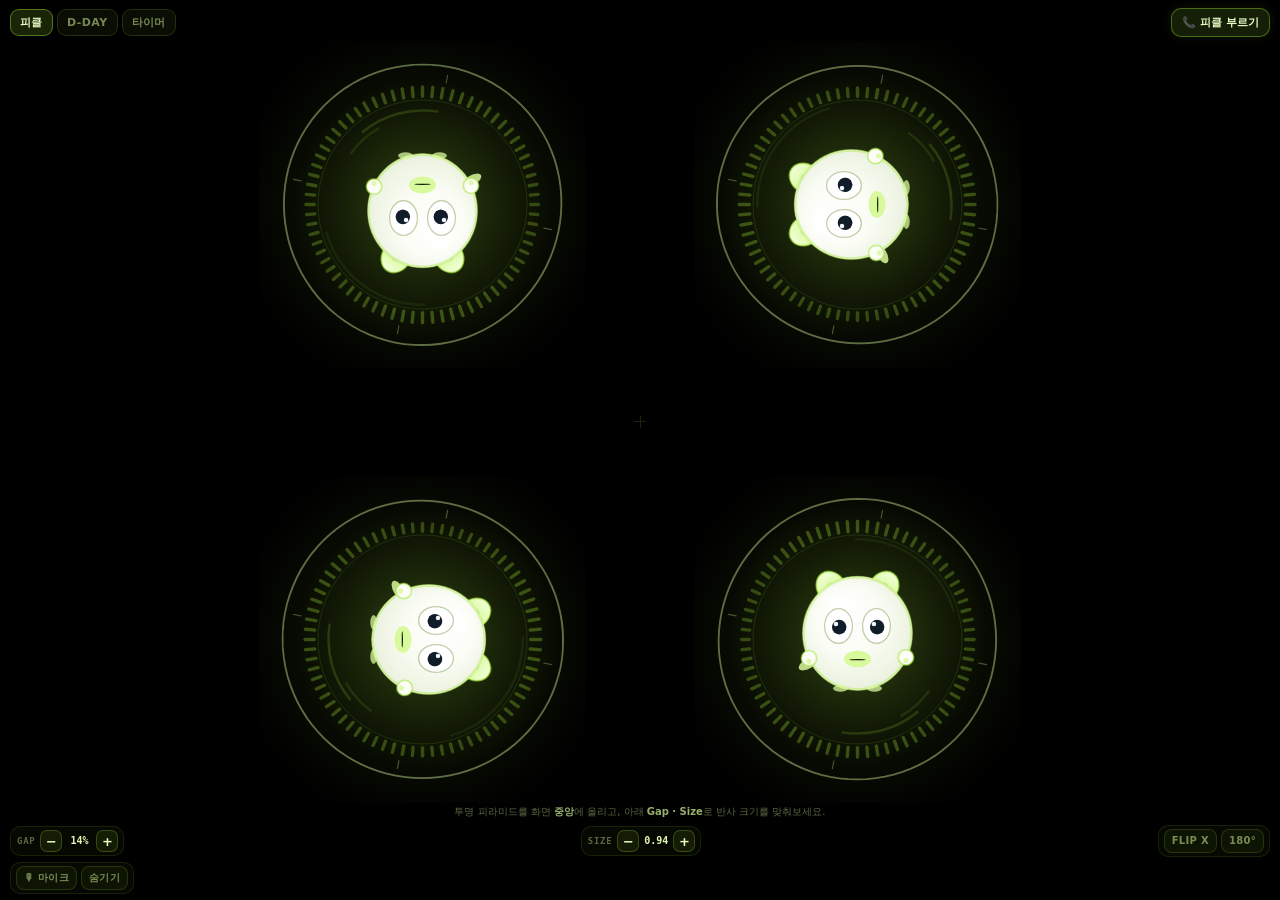
==== index.html @ 5276f159 "🔮 4면 피라미드 홀로그램 웹앱 (피클 코어 · D-DAY · 타이머)" ====
<!doctype html>
<html lang="ko">
<head>
<meta charset="utf-8">
<meta name="viewport" content="width=device-width, initial-scale=1, viewport-fit=cover, maximum-scale=1, user-scalable=no">
<meta name="theme-color" content="#000000">
<meta name="apple-mobile-web-app-capable" content="yes">
<meta name="mobile-web-app-capable" content="yes">
<meta name="apple-mobile-web-app-status-bar-style" content="black-translucent">
<meta name="apple-mobile-web-app-title" content="피클 홀로그램">
<meta name="description" content="투명 사각뿔(피라미드)을 올려놓고 보는 4면 피라미드 홀로그램 — 피클 코어 · D-DAY · 공부 타이머">
<title>피클 홀로그램 · 4면 피라미드</title>
<link rel="icon" href="favicon.svg" type="image/svg+xml">
<link rel="stylesheet" href="style.css">
<script>window.__errs=[];addEventListener("error",function(e){window.__errs.push(String(e&&e.message||e))});addEventListener("unhandledrejection",function(e){window.__errs.push("rejection:"+String(e&&e.reason))});</script>
</head>
<body>

<div id="app">

  <header id="bar">
    <div class="modes" role="tablist" aria-label="모드">
      <button class="chip on" data-act="mode-pickle" role="tab">피클</button>
      <button class="chip" data-act="mode-dday" role="tab">D-DAY</button>
      <button class="chip" data-act="mode-timer" role="tab">타이머</button>
    </div>
    <a id="callBtn" href="pickle://call" aria-label="피클 부르기">📞 피클 부르기</a>
  </header>

  <main id="stageBox">
    <div id="stage">
      <div class="quad q-tl"><canvas data-q="tl"></canvas></div>
      <div class="quad q-tr"><canvas data-q="tr"></canvas></div>
      <div class="quad q-bl"><canvas data-q="bl"></canvas></div>
      <div class="quad q-br"><canvas data-q="br"></canvas></div>
      <div id="centerMark" aria-hidden="true"></div>
    </div>
  </main>

  <p id="hint">투명 피라미드를 화면 <b>중앙</b>에 올리고, 아래 <b>Gap · Size</b>로 반사 크기를 맞춰보세요.</p>

  <footer id="panel">
    <div class="row">
      <div class="grp">
        <span class="lbl">GAP</span>
        <button class="k" data-act="gap-dec" aria-label="간격 줄이기">−</button>
        <span class="val" id="gapVal">14%</span>
        <button class="k" data-act="gap-inc" aria-label="간격 늘리기">+</button>
      </div>
      <div class="grp">
        <span class="lbl">SIZE</span>
        <button class="k" data-act="size-dec" aria-label="크기 줄이기">−</button>
        <span class="val" id="sizeVal">0.94</span>
        <button class="k" data-act="size-inc" aria-label="크기 늘리기">+</button>
      </div>
      <div class="grp">
        <button class="chip sm" data-act="flip">FLIP X</button>
        <button class="chip sm" data-act="rot180">180°</button>
      </div>
    </div>

    <div class="row">
      <div class="grp" id="timerCtl">
        <button class="chip sm" data-act="kind-pomo">뽀모 25</button>
        <button class="chip sm" data-act="kind-stop">스톱워치</button>
        <button class="chip sm accent" data-act="t-run" id="tRun">▶ 시작</button>
        <button class="chip sm" data-act="t-reset">⟲</button>
      </div>
      <div class="grp">
        <button class="chip sm" data-act="mic" id="micBtn">🎙 마이크</button>
        <button class="chip sm" data-act="chrome">숨기기</button>
      </div>
    </div>
  </footer>

</div>

<button id="reveal" data-act="chrome" aria-label="컨트롤 표시">⋯</button>
<div id="toast" role="status" aria-live="polite"></div>

<script src="app.js"></script>
</body>
</html>
---- style.css ----
:root{
  --lime:#a3e635;
  --pale:#d9f99d;
  --dim:rgba(217,249,157,.52);
  --hair:rgba(163,230,53,.16);
  --fill:rgba(163,230,53,.055);
}

*{box-sizing:border-box;-webkit-tap-highlight-color:transparent}
html,body{
  margin:0;padding:0;height:100%;
  background:#000;color:var(--pale);
  overflow:hidden;
  overscroll-behavior:none;
}
body{
  font-family:-apple-system,BlinkMacSystemFont,"Apple SD Gothic Neo","Pretendard",system-ui,sans-serif;
  -webkit-user-select:none;user-select:none;
  touch-action:manipulation;
  -webkit-text-size-adjust:100%;
}

#app{
  position:fixed;inset:0;
  height:100dvh;
  display:flex;flex-direction:column;
  padding:calc(6px + env(safe-area-inset-top)) 10px calc(6px + env(safe-area-inset-bottom));
  overflow:hidden;
}

/* ---------- top bar ---------- */
#bar{
  display:flex;align-items:center;justify-content:space-between;gap:6px;
  flex:0 0 auto;
  padding:2px 0 4px;
}
.modes{display:flex;gap:4px}

.chip{
  appearance:none;border:1px solid var(--hair);background:var(--fill);
  color:var(--dim);font:600 11px/1 -apple-system,"Apple SD Gothic Neo",system-ui,sans-serif;
  letter-spacing:.04em;
  padding:7px 9px;border-radius:9px;
  cursor:pointer;transition:background .18s,color .18s,border-color .18s,opacity .18s;
  white-space:nowrap;
}
.chip.sm{font-size:10px;padding:6px 7px;border-radius:8px;letter-spacing:.03em}
.chip.on{background:rgba(163,230,53,.16);border-color:rgba(163,230,53,.42);color:#eaffc8}
.chip:active{background:rgba(163,230,53,.26)}
.chip.accent{color:#eaffc8;border-color:rgba(163,230,53,.34)}
.chip.mic-on{background:rgba(163,230,53,.22);border-color:rgba(163,230,53,.55);color:#f2ffd6}

#callBtn{
  text-decoration:none;
  font:600 11px/1 -apple-system,"Apple SD Gothic Neo",system-ui,sans-serif;
  color:#eaffc8;
  background:rgba(163,230,53,.13);
  border:1px solid rgba(163,230,53,.38);
  padding:8px 10px;border-radius:10px;
  white-space:nowrap;
  box-shadow:0 0 12px rgba(163,230,53,.10);
}
#callBtn:active{background:rgba(163,230,53,.26)}

/* ---------- stage ---------- */
#stageBox{
  flex:1 1 auto;min-height:0;
  display:flex;align-items:center;justify-content:center;
  padding:2px 0;
}
#stage{position:relative;width:0;height:0}

.quad{position:absolute;overflow:hidden}
.q-tl{left:0;top:0}
.q-tr{right:0;top:0}
.q-bl{left:0;bottom:0}
.q-br{right:0;bottom:0}
canvas{display:block;width:100%;height:100%;transform-origin:50% 50%}

#centerMark{
  position:absolute;left:50%;top:50%;width:12px;height:12px;
  margin:-6px 0 0 -6px;pointer-events:none;opacity:.16;
}
#centerMark::before,#centerMark::after{
  content:"";position:absolute;background:var(--lime);
}
#centerMark::before{left:50%;top:0;width:1px;height:100%;margin-left:-.5px}
#centerMark::after{top:50%;left:0;height:1px;width:100%;margin-top:-.5px}

/* ---------- hint ---------- */
#hint{
  flex:0 0 auto;
  margin:2px 4px 6px;
  font-size:10px;line-height:1.45;
  color:rgba(217,249,157,.42);
  text-align:center;
  transition:opacity .8s ease;
}
#hint b{color:rgba(217,249,157,.7);font-weight:600}
#hint.gone{opacity:0}

/* ---------- controls ---------- */
#panel{
  flex:0 0 auto;
  display:flex;flex-direction:column;gap:5px;
}
.row{
  display:flex;align-items:center;justify-content:space-between;gap:6px;
  flex-wrap:nowrap;
}
.grp{
  display:flex;align-items:center;gap:4px;
  background:rgba(163,230,53,.035);
  border:1px solid rgba(163,230,53,.11);
  border-radius:10px;
  padding:3px 5px;
}
.lbl{
  font:600 9px/1 ui-monospace,"SF Mono",Menlo,monospace;
  letter-spacing:.08em;color:rgba(217,249,157,.4);
  padding:0 1px;
}
.val{
  font:600 10px/1 ui-monospace,"SF Mono",Menlo,monospace;
  color:#dff8b0;min-width:26px;text-align:center;
}
.k{
  appearance:none;width:22px;height:22px;padding:0;
  border:1px solid rgba(163,230,53,.24);border-radius:7px;
  background:rgba(163,230,53,.09);color:#e6ffbf;
  font:600 13px/1 -apple-system,system-ui,sans-serif;
  cursor:pointer;
}
.k:active{background:rgba(163,230,53,.3)}

/* ---------- clean (chrome hidden) ---------- */
body.clean #bar,
body.clean #panel,
body.clean #hint,
body.clean #centerMark{display:none}
body.clean #stageBox{padding:0}

#reveal{
  display:none;
  position:fixed;right:8px;bottom:calc(8px + env(safe-area-inset-bottom));
  width:30px;height:30px;padding:0;
  border:1px solid rgba(163,230,53,.12);border-radius:50%;
  background:rgba(163,230,53,.05);color:rgba(217,249,157,.34);
  font:600 14px/1 system-ui,sans-serif;
  z-index:20;
}
body.clean #reveal{display:block}

/* ---------- toast ---------- */
#toast{
  position:fixed;left:50%;bottom:calc(96px + env(safe-area-inset-bottom));
  transform:translate(-50%,8px);
  max-width:86vw;
  padding:8px 13px;border-radius:999px;
  background:rgba(163,230,53,.14);
  border:1px solid rgba(163,230,53,.36);
  color:#f0ffd8;
  font-size:11px;line-height:1.35;letter-spacing:.01em;
  text-align:center;
  opacity:0;pointer-events:none;
  transition:opacity .25s ease,transform .25s ease;
  z-index:30;
  backdrop-filter:blur(6px);
}
#toast.show{opacity:1;transform:translate(-50%,0)}
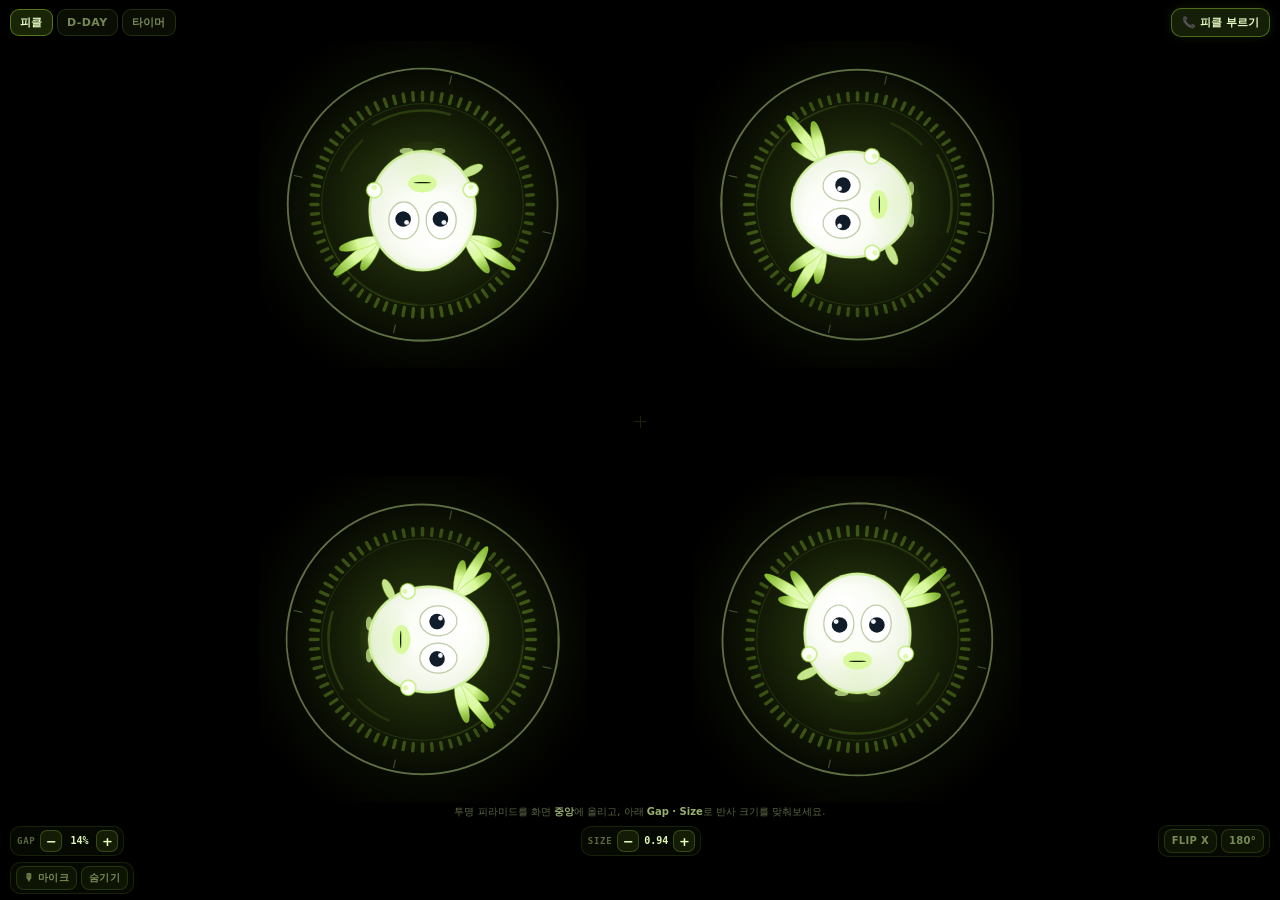
==== commit ca2a163c: "캐릭터 형태 다듬기: 깃털 귀·몸통 비율·앞손·꼬리" ====
--- a/index.html
+++ b/index.html
@@ -29,10 +29,10 @@
 
   <main id="stageBox">
     <div id="stage">
-      <div class="quad q-tl"><canvas data-q="tl"></canvas></div>
-      <div class="quad q-tr"><canvas data-q="tr"></canvas></div>
-      <div class="quad q-bl"><canvas data-q="bl"></canvas></div>
-      <div class="quad q-br"><canvas data-q="br"></canvas></div>
+      <div class="quad q-tl"><canvas data-q="tl" role="img" aria-label="홀로그램 면 좌상"></canvas></div>
+      <div class="quad q-tr"><canvas data-q="tr" role="img" aria-label="홀로그램 면 우상"></canvas></div>
+      <div class="quad q-bl"><canvas data-q="bl" role="img" aria-label="홀로그램 면 좌하"></canvas></div>
+      <div class="quad q-br"><canvas data-q="br" role="img" aria-label="홀로그램 면 우하"></canvas></div>
       <div id="centerMark" aria-hidden="true"></div>
     </div>
   </main>
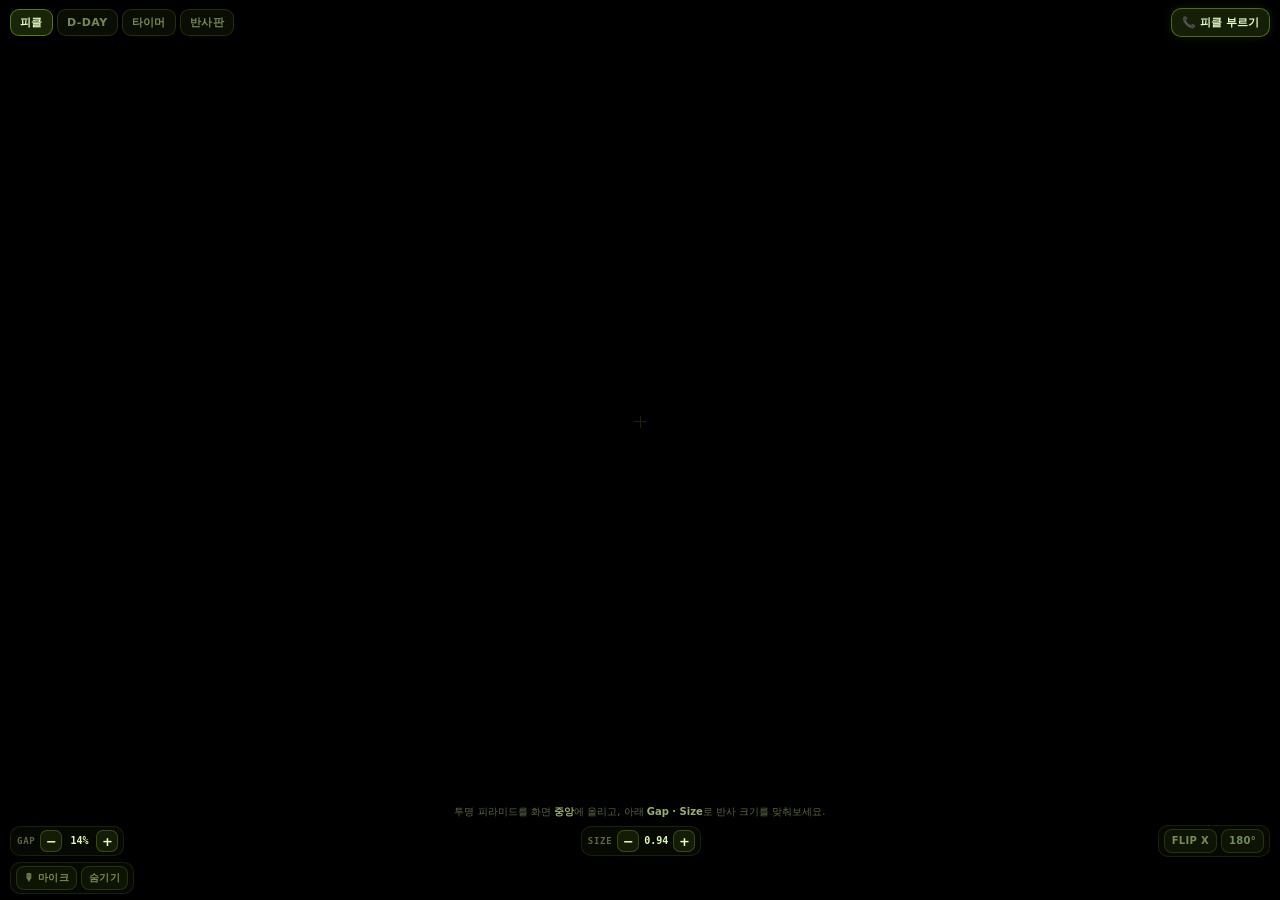
==== commit ab9dccce: "다리 3쌍 마디 형태 · 반사판(Pepper's ghost) 모드 · README 만드는 법/규격" ====
--- a/index.html
+++ b/index.html
@@ -23,6 +23,7 @@
       <button class="chip on" data-act="mode-pickle" role="tab">피클</button>
       <button class="chip" data-act="mode-dday" role="tab">D-DAY</button>
       <button class="chip" data-act="mode-timer" role="tab">타이머</button>
+      <button class="chip" data-act="mode-sheet" role="tab">반사판</button>
     </div>
     <a id="callBtn" href="pickle://call" aria-label="피클 부르기">📞 피클 부르기</a>
   </header>
@@ -35,12 +36,13 @@
       <div class="quad q-br"><canvas data-q="br" role="img" aria-label="홀로그램 면 우하"></canvas></div>
       <div id="centerMark" aria-hidden="true"></div>
     </div>
+    <canvas id="sheet" role="img" aria-label="반사판 홀로그램 화면"></canvas>
   </main>
 
   <p id="hint">투명 피라미드를 화면 <b>중앙</b>에 올리고, 아래 <b>Gap · Size</b>로 반사 크기를 맞춰보세요.</p>
 
   <footer id="panel">
-    <div class="row">
+    <div class="row calib">
       <div class="grp">
         <span class="lbl">GAP</span>
         <button class="k" data-act="gap-dec" aria-label="간격 줄이기">−</button>
--- a/style.css
+++ b/style.css
@@ -69,6 +69,18 @@
   padding:2px 0;
 }
 #stage{position:relative;width:0;height:0}
+
+#sheet{
+  display:none;
+  width:100%;height:100%;
+  transform:scaleY(-1);
+  transform-origin:50% 50%;
+}
+body.mode-sheet #stage{display:none}
+body.mode-sheet #sheet{display:block}
+body.mode-sheet #hint{display:none}
+body.mode-sheet .row.calib{display:none}
+body.mode-sheet #stageBox{padding:0}
 
 .quad{position:absolute;overflow:hidden}
 .q-tl{left:0;top:0}
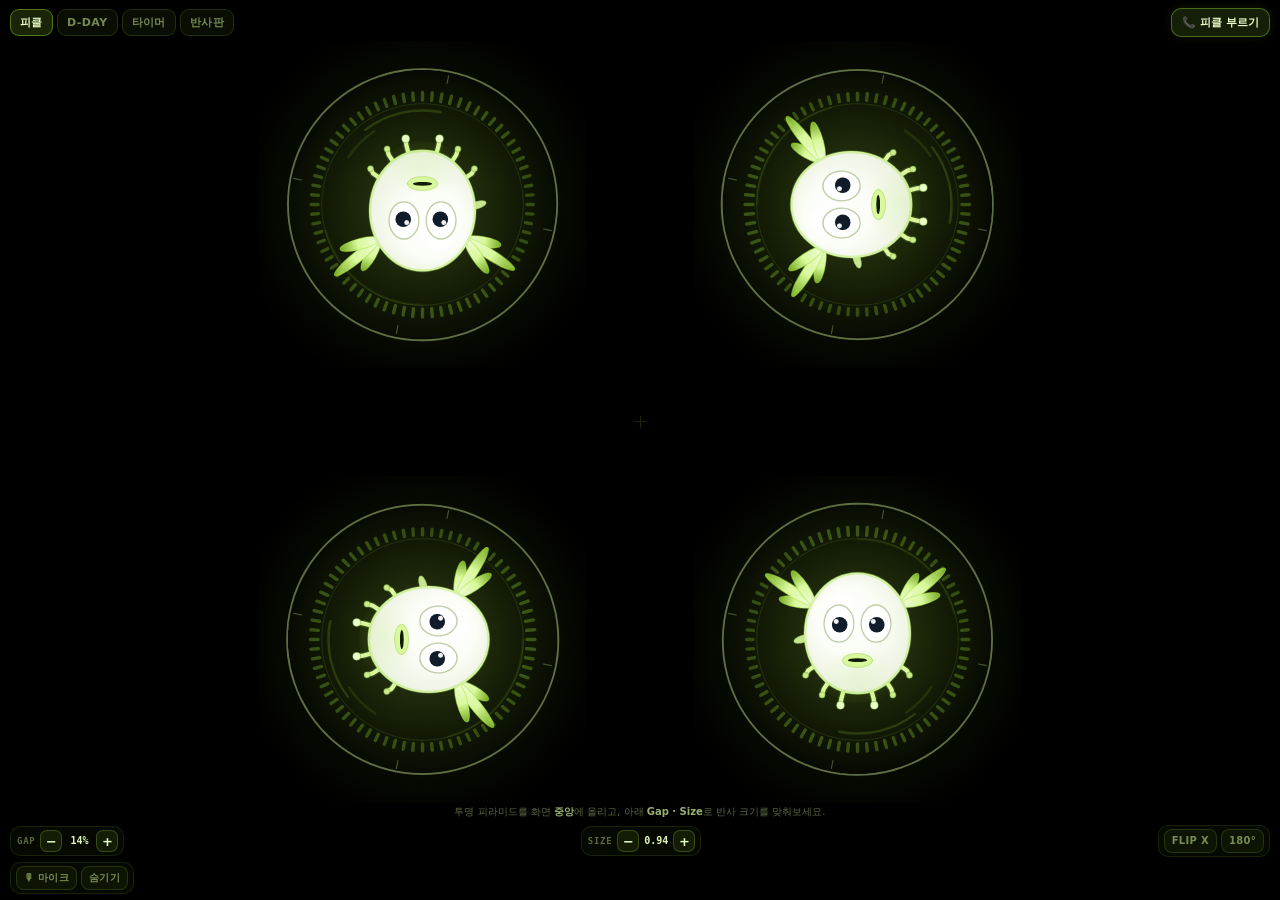
==== commit 737be1bf: "정적 파일 캐시 버전 쿼리 추가" ====
--- a/index.html
+++ b/index.html
@@ -11,7 +11,7 @@
 <meta name="description" content="투명 사각뿔(피라미드)을 올려놓고 보는 4면 피라미드 홀로그램 — 피클 코어 · D-DAY · 공부 타이머">
 <title>피클 홀로그램 · 4면 피라미드</title>
 <link rel="icon" href="favicon.svg" type="image/svg+xml">
-<link rel="stylesheet" href="style.css">
+<link rel="stylesheet" href="style.css?v=4">
 <script>window.__errs=[];addEventListener("error",function(e){window.__errs.push(String(e&&e.message||e))});addEventListener("unhandledrejection",function(e){window.__errs.push("rejection:"+String(e&&e.reason))});</script>
 </head>
 <body>
@@ -80,6 +80,6 @@
 <button id="reveal" data-act="chrome" aria-label="컨트롤 표시">⋯</button>
 <div id="toast" role="status" aria-live="polite"></div>
 
-<script src="app.js"></script>
+<script src="app.js?v=4"></script>
 </body>
 </html>
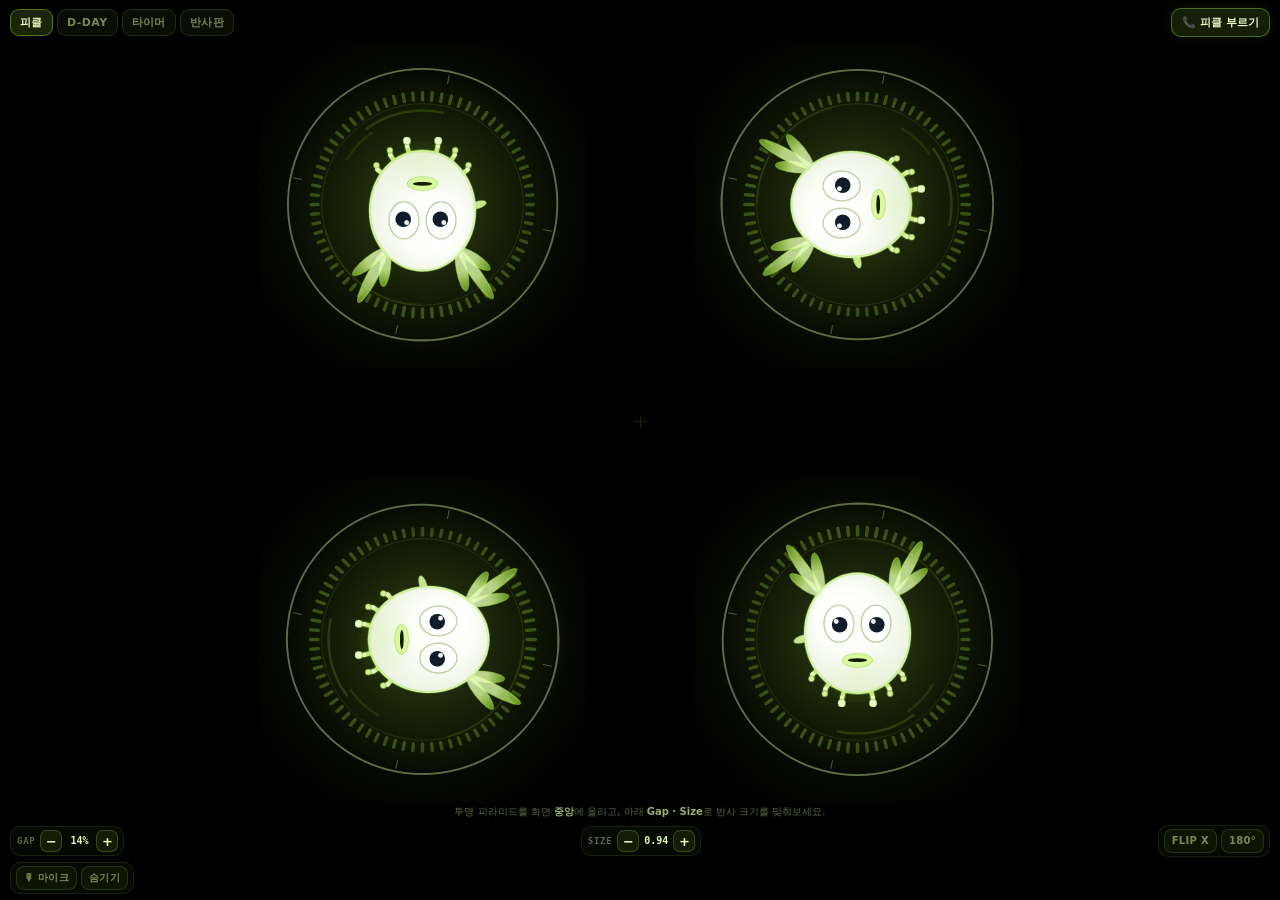
==== commit 87659c8b: "다리 각도/마디 정리, 깃털 귀 구분 강화" ====
--- a/index.html
+++ b/index.html
@@ -11,7 +11,7 @@
 <meta name="description" content="투명 사각뿔(피라미드)을 올려놓고 보는 4면 피라미드 홀로그램 — 피클 코어 · D-DAY · 공부 타이머">
 <title>피클 홀로그램 · 4면 피라미드</title>
 <link rel="icon" href="favicon.svg" type="image/svg+xml">
-<link rel="stylesheet" href="style.css?v=4">
+<link rel="stylesheet" href="style.css?v=5">
 <script>window.__errs=[];addEventListener("error",function(e){window.__errs.push(String(e&&e.message||e))});addEventListener("unhandledrejection",function(e){window.__errs.push("rejection:"+String(e&&e.reason))});</script>
 </head>
 <body>
@@ -80,6 +80,6 @@
 <button id="reveal" data-act="chrome" aria-label="컨트롤 표시">⋯</button>
 <div id="toast" role="status" aria-live="polite"></div>
 
-<script src="app.js?v=4"></script>
+<script src="app.js?v=5"></script>
 </body>
 </html>
